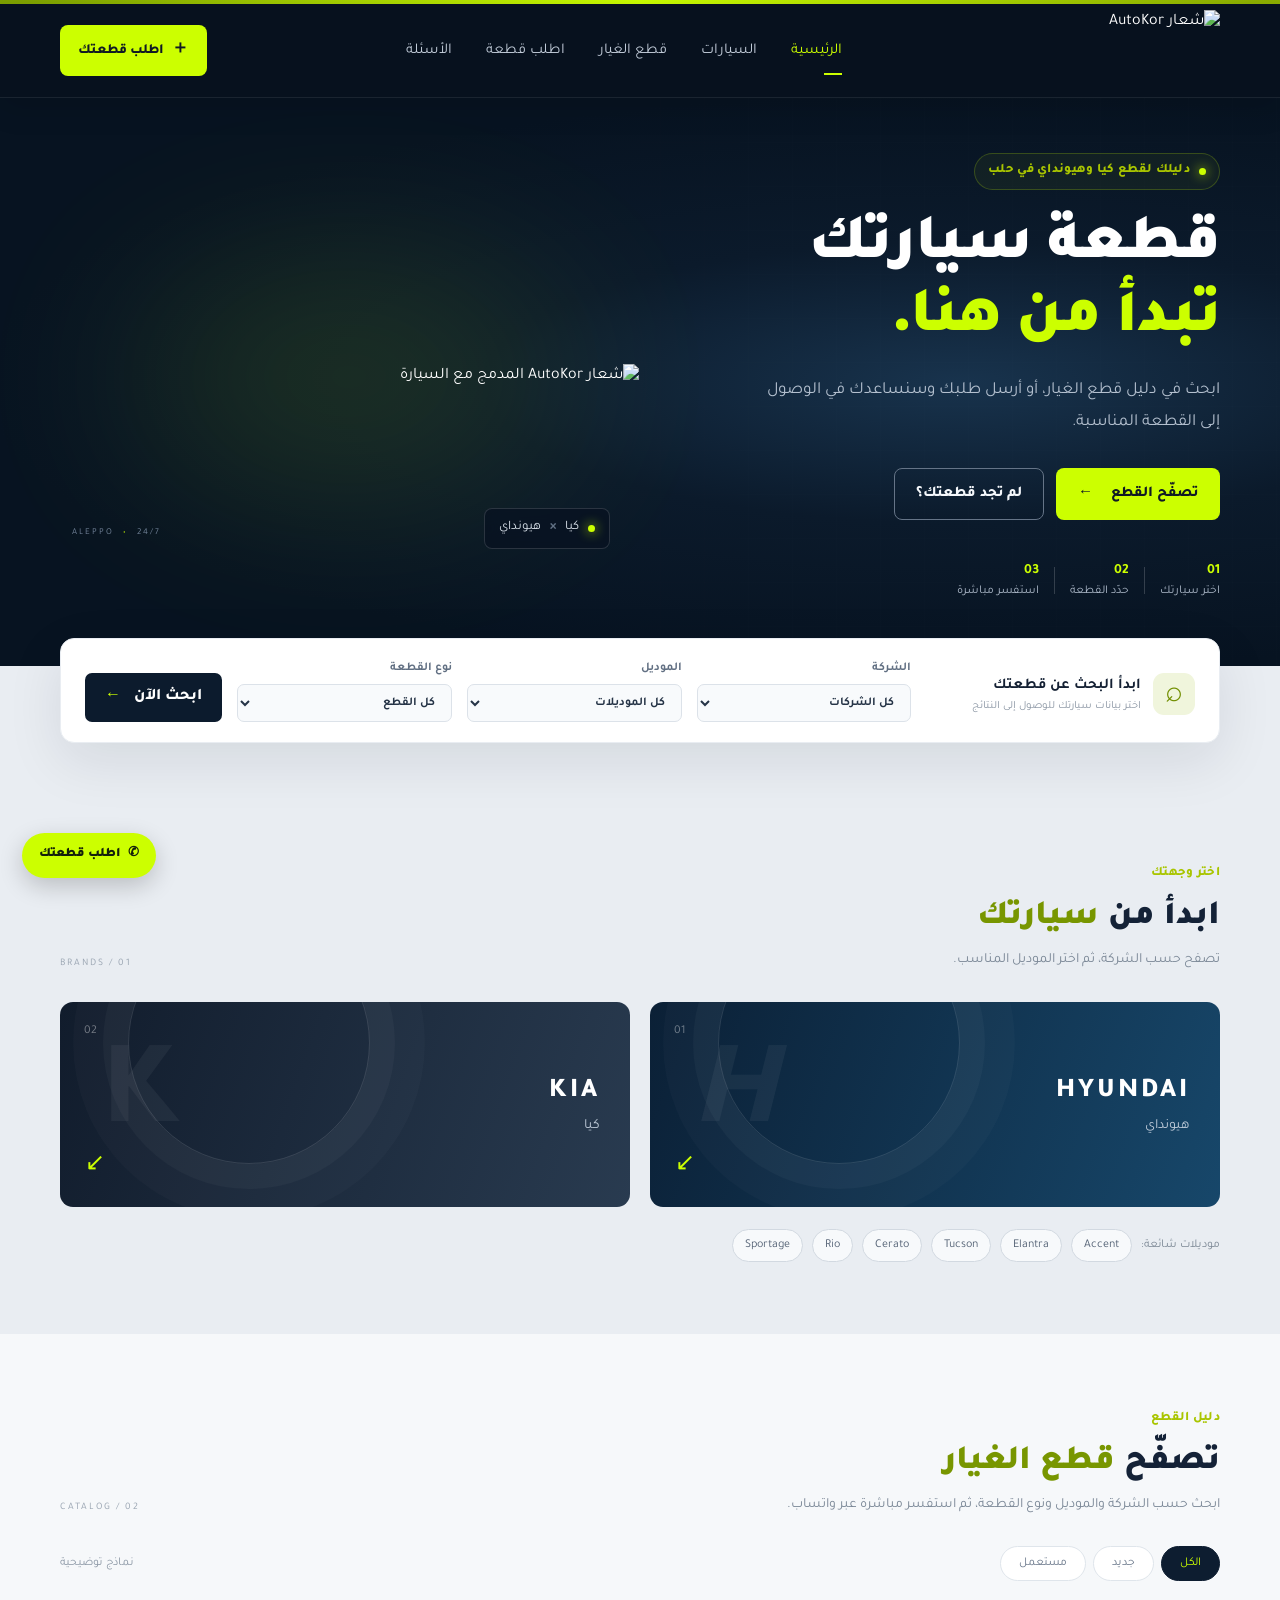
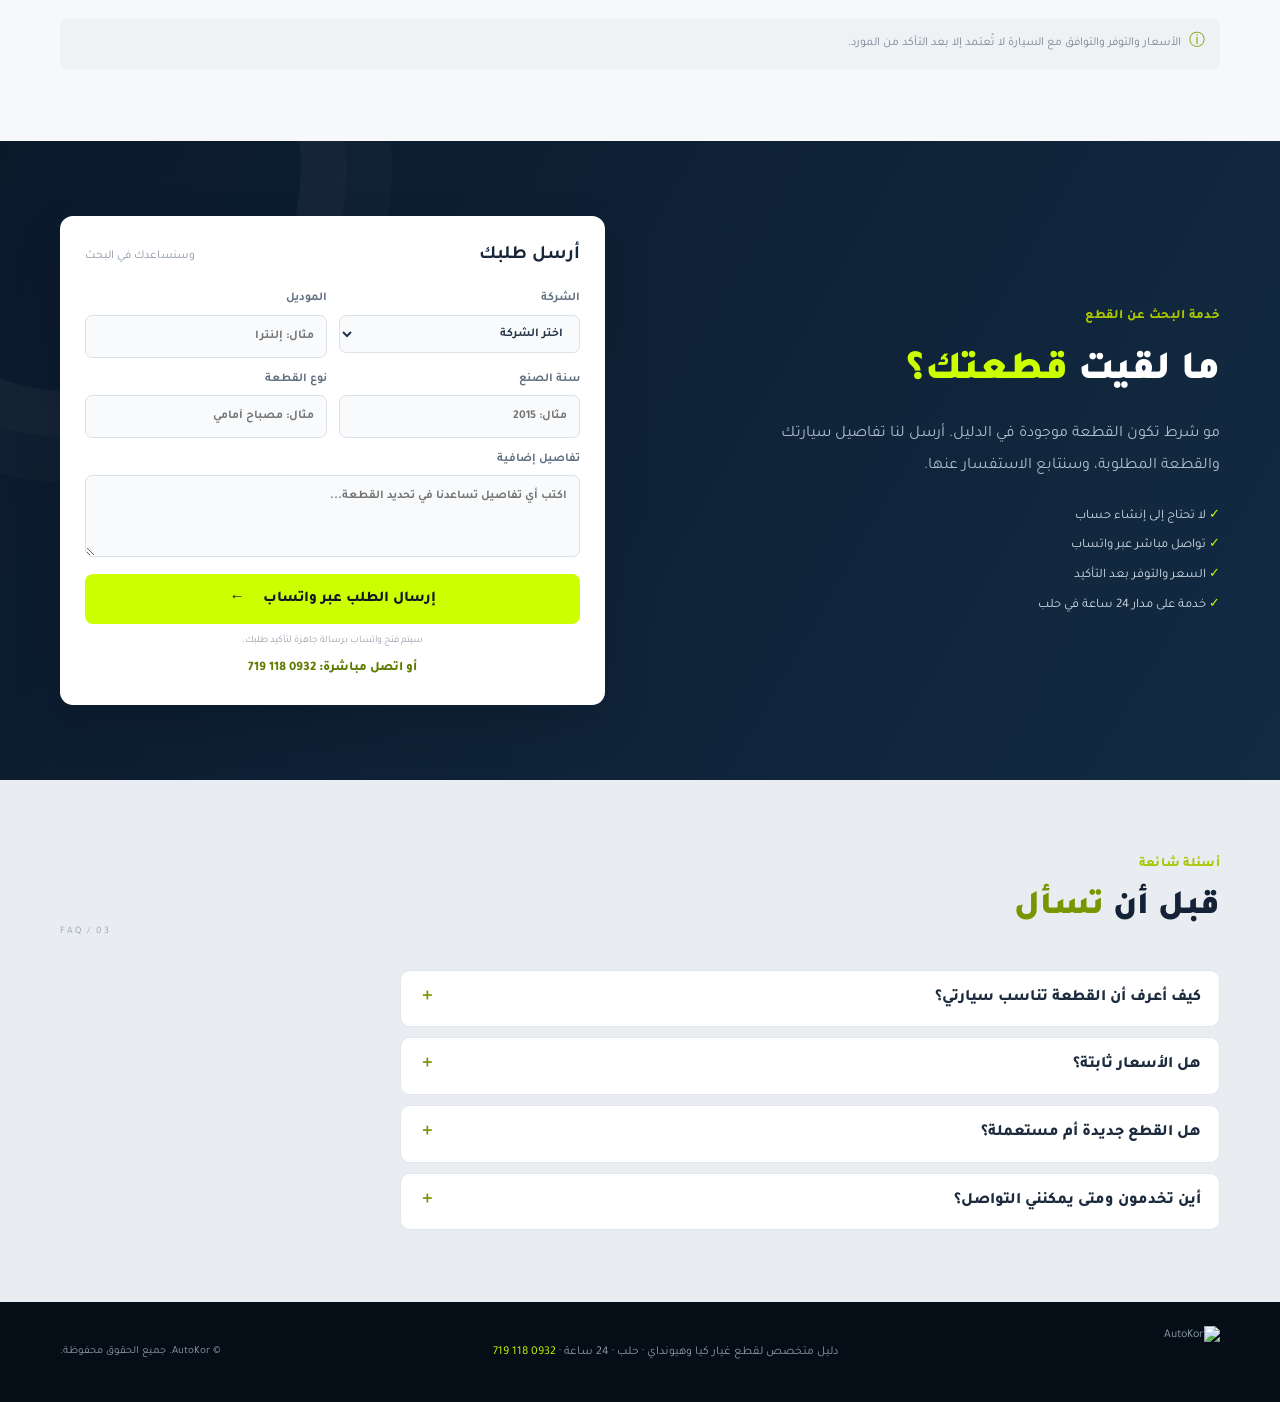
==== index.html @ dfc27e80 "Add files via upload" ====
<!DOCTYPE html>
<html lang="ar" dir="rtl">
<head>
  <meta charset="UTF-8">
  <meta name="viewport" content="width=device-width, initial-scale=1.0">
  <meta name="theme-color" content="#081321">
  <meta name="description" content="AutoKor — دليل متخصص لقطع غيار سيارات كيا وهيونداي. ابحث عن القطعة أو اطلبها مباشرة.">
  <title>AutoKor | أوتو كور — قطع غيار كيا وهيونداي في حلب</title>
  <link rel="icon" href="assets/favicon.svg" type="image/svg+xml">
  <meta property="og:type" content="website"><meta property="og:locale" content="ar_AR">
  <meta property="og:title" content="AutoKor — قطع غيار كيا وهيونداي في حلب">
  <meta property="og:description" content="ابحث عن قطعتك أو اطلبها مباشرة عبر واتساب. خدمة على مدار 24 ساعة.">
  <!-- استبدل USERNAME وREPO برابط موقعك على GitHub Pages -->
  <meta property="og:image" content="https://USERNAME.github.io/REPO/assets/og-image.jpg">
  <meta name="twitter:card" content="summary_large_image">
  <script type="application/ld+json">{"@context":"https://schema.org","@type":"AutoPartsStore","name":"AutoKor","telephone":"+963932118719","areaServed":"Aleppo","address":{"@type":"PostalAddress","addressLocality":"Aleppo","addressCountry":"SY"},"openingHoursSpecification":{"@type":"OpeningHoursSpecification","dayOfWeek":["Monday","Tuesday","Wednesday","Thursday","Friday","Saturday","Sunday"],"opens":"00:00","closes":"23:59"}}</script>
  <link rel="preconnect" href="https://fonts.googleapis.com">
  <link rel="preconnect" href="https://fonts.gstatic.com" crossorigin>
  <link href="https://fonts.googleapis.com/css2?family=Tajawal:wght@400;500;600;700;800;900&display=swap" rel="stylesheet">
  <link rel="stylesheet" href="style.css">
</head>
<body>
  <div class="topline"></div>
  <header class="site-header">
    <div class="container header-inner">
      <a class="brand" href="#" aria-label="AutoKor الصفحة الرئيسية">
        <img src="assets/autokor-logo.jpg" alt="شعار AutoKor">
      </a>
      <button class="menu-toggle" id="menuToggle" aria-label="فتح القائمة" aria-expanded="false">☰</button>
      <nav class="main-nav" id="mainNav">
        <a class="active" href="#home">الرئيسية</a>
        <a href="#brands">السيارات</a>
        <a href="#catalog">قطع الغيار</a>
        <a href="#request">اطلب قطعة</a>
        <a href="#faq">الأسئلة</a>
      </nav>
      <a class="header-cta" href="#request"><span>＋</span> اطلب قطعتك</a>
    </div>
  </header>

  <main>
    <section class="hero" id="home">
      <div class="hero-grid"></div>
      <div class="container hero-content">
        <div class="hero-copy">
          <div class="eyebrow"><span class="pulse"></span> دليلك لقطع كيا وهيونداي في حلب</div>
          <h1>قطعة سيارتك<br><span>تبدأ من هنا.</span></h1>
          <p>ابحث في دليل قطع الغيار، أو أرسل طلبك وسنساعدك في الوصول إلى القطعة المناسبة.</p>
          <div class="hero-actions">
            <a class="btn btn-lime" href="#catalog">تصفّح القطع <span>←</span></a>
            <a class="btn btn-outline" href="#request">لم تجد قطعتك؟</a>
          </div>
          <div class="hero-trust">
            <div><b>01</b><span>اختر سيارتك</span></div>
            <i></i>
            <div><b>02</b><span>حدّد القطعة</span></div>
            <i></i>
            <div><b>03</b><span>استفسر مباشرة</span></div>
          </div>
        </div>
        <div class="hero-art">
          <div class="art-glow"></div>
          <img src="assets/autokor-logo.jpg" alt="شعار AutoKor المدمج مع السيارة" class="hero-logo">
          <div class="floating-chip"><span class="chip-dot"></span> كيا <b>×</b> هيونداي</div>
          <div class="art-caption">ALEPPO <span>•</span> 24/7</div>
        </div>
      </div>
      <div class="hero-bottom-line"></div>
    </section>

    <section class="quick-search">
      <div class="container">
        <form class="search-panel" id="searchForm">
          <div class="search-heading">
            <span class="search-icon">⌕</span>
            <div><strong>ابدأ البحث عن قطعتك</strong><small>اختر بيانات سيارتك للوصول إلى النتائج</small></div>
          </div>
          <label><span>الشركة</span>
            <select id="brandFilter">
              <option value="">كل الشركات</option><option value="Hyundai">هيونداي</option><option value="Kia">كيا</option>
            </select>
          </label>
          <label><span>الموديل</span>
            <select id="modelFilter"><option value="">كل الموديلات</option></select>
          </label>
          <label><span>نوع القطعة</span>
            <select id="categoryFilter">
              <option value="">كل القطع</option><option value="محرك">المحرك</option><option value="فرامل">الفرامل</option><option value="كهرباء">الكهرباء</option><option value="هيكل">الهيكل</option><option value="تعليق">التعليق</option>
            </select>
          </label>
          <button class="search-submit" type="submit">ابحث الآن <span>←</span></button>
        </form>
      </div>
    </section>

    <section class="section brands-section" id="brands">
      <div class="container">
        <div class="section-head">
          <div><span class="section-kicker">اختر وجهتك</span><h2>ابدأ من <em>سيارتك</em></h2><p>تصفح حسب الشركة، ثم اختر الموديل المناسب.</p></div>
          <span class="section-index">01 / BRANDS</span>
        </div>
        <div class="brand-cards">
          <button class="brand-card hyundai" data-brand="Hyundai">
            <span class="brand-number">01</span><span class="brand-mark">H</span>
            <span class="brand-name">HYUNDAI</span><span class="brand-ar">هيونداي</span>
            <span class="brand-arrow">↙</span>
          </button>
          <button class="brand-card kia" data-brand="Kia">
            <span class="brand-number">02</span><span class="brand-mark kia-mark">K</span>
            <span class="brand-name">KIA</span><span class="brand-ar">كيا</span>
            <span class="brand-arrow">↙</span>
          </button>
        </div>
        <div class="models-row">
          <span>موديلات شائعة:</span>
          <button data-model="Accent">Accent</button><button data-model="Elantra">Elantra</button><button data-model="Tucson">Tucson</button><button data-model="Cerato">Cerato</button><button data-model="Rio">Rio</button><button data-model="Sportage">Sportage</button>
        </div>
      </div>
    </section>

    <section class="section catalog-section" id="catalog">
      <div class="container">
        <div class="section-head">
          <div><span class="section-kicker">دليل القطع</span><h2>تصفّح <em>قطع الغيار</em></h2><p>ابحث حسب الشركة والموديل ونوع القطعة، ثم استفسر مباشرة عبر واتساب.</p></div>
          <span class="section-index">02 / CATALOG</span>
        </div>
        <div class="catalog-toolbar">
          <div class="catalog-tabs"><button class="tab active" data-condition="">الكل</button><button class="tab" data-condition="جديد">جديد</button><button class="tab" data-condition="مستعمل">مستعمل</button></div>
          <div class="results-count" id="resultsCount">نماذج توضيحية</div>
        </div>
        <div class="product-grid" id="productGrid"></div>
        <div class="catalog-note"><span>ⓘ</span> الأسعار والتوفر والتوافق مع السيارة لا تُعتمد إلا بعد التأكد من المورد.</div>
      </div>
    </section>

    <section class="request-section" id="request">
      <div class="container request-wrap">
        <div class="request-copy">
          <span class="section-kicker">خدمة البحث عن القطع</span>
          <h2>ما لقيت <em>قطعتك؟</em></h2>
          <p>مو شرط تكون القطعة موجودة في الدليل. أرسل لنا تفاصيل سيارتك والقطعة المطلوبة، وسنتابع الاستفسار عنها.</p>
          <div class="request-points"><span>✓ لا تحتاج إلى إنشاء حساب</span><span>✓ تواصل مباشر عبر واتساب</span><span>✓ السعر والتوفر بعد التأكيد</span><span>✓ خدمة على مدار 24 ساعة في حلب</span></div>
        </div>
        <form class="request-form" id="requestForm">
          <div class="form-title"><b>أرسل طلبك</b><span>وسنساعدك في البحث</span></div>
          <div class="form-row">
            <label>الشركة<select id="requestBrand" required><option value="">اختر الشركة</option><option>هيونداي</option><option>كيا</option></select></label>
            <label>الموديل<input id="requestModel" placeholder="مثال: إلنترا" required></label>
          </div>
          <div class="form-row">
            <label>سنة الصنع <input id="requestYear" placeholder="مثال: 2015"></label>
            <label>نوع القطعة <input id="requestPart" placeholder="مثال: مصباح أمامي" required></label>
          </div>
          <label>تفاصيل إضافية <textarea id="requestDetails" rows="3" placeholder="اكتب أي تفاصيل تساعدنا في تحديد القطعة..."></textarea></label>
          <button class="btn btn-lime form-submit" type="submit">إرسال الطلب عبر واتساب <span>←</span></button>
          <small class="form-hint">سيتم فتح واتساب برسالة جاهزة لتأكيد طلبك.</small>
          <a class="call-link" data-tel href="#">أو اتصل مباشرة: 0932 118 719</a>
        </form>
      </div>
    </section>
    <section class="section faq-section" id="faq">
      <div class="container">
        <div class="section-head"><div><span class="section-kicker">أسئلة شائعة</span><h2>قبل أن <em>تسأل</em></h2></div><span class="section-index">03 / FAQ</span></div>
        <div class="faq-list">
          <details><summary>كيف أعرف أن القطعة تناسب سيارتي؟</summary><p>أرسل الموديل وسنة الصنع، ويفضّل رقم الشاصي أو صورة للقطعة القديمة، وسنؤكد لك التوافق قبل أي شيء.</p></details>
          <details><summary>هل الأسعار ثابتة؟</summary><p>يتم تأكيد السعر والتوفر عند الاستفسار، لأنها تختلف حسب القطعة وحالتها.</p></details>
          <details><summary>هل القطع جديدة أم مستعملة؟</summary><p>يظهر النوعان حسب القطعة، وتُذكر الحالة بوضوح في بطاقة كل قطعة.</p></details>
          <details><summary>أين تخدمون ومتى يمكنني التواصل؟</summary><p>الخدمة حالياً في حلب، ويمكنك التواصل على مدار 24 ساعة. لمناطق أخرى راسلنا على واتساب.</p></details>
        </div>
      </div>
    </section>
  </main>

  <footer class="site-footer">
    <div class="container footer-inner">
      <a href="#home" class="footer-brand"><img src="assets/autokor-logo.jpg" alt="AutoKor"></a>
      <p>دليل متخصص لقطع غيار كيا وهيونداي · حلب · 24 ساعة · <a data-tel href="#">0932 118 719</a></p>
      <span>© <span id="year"></span> AutoKor. جميع الحقوق محفوظة.</span>
    </div>
  </footer>
  <a class="whatsapp-float" id="generalWhatsapp" href="#request" aria-label="اطلب قطعة عبر واتساب">✆ <span>اطلب قطعتك</span></a>
  <script src="config.js"></script>
  <script src="products.js"></script>
  <script src="app.js"></script>
</body>
</html>
---- style.css ----
:root{--navy:#081321;--navy2:#0d1d30;--panel:#12243a;--lime:#ccff00;--white:#f7f9fc;--muted:#9baabd;--ink:#142033;--line:rgba(255,255,255,.1);--font:'Tajawal',Tahoma,sans-serif}
*{box-sizing:border-box;margin:0;padding:0}html{scroll-behavior:smooth;scroll-padding-top:90px}body{font-family:var(--font);background:#f3f5f8;color:var(--ink);line-height:1.6}button,input,select,textarea{font:inherit}button,a{-webkit-tap-highlight-color:transparent}a{text-decoration:none;color:inherit}.container{width:min(1160px,calc(100% - 40px));margin:auto}.topline{height:4px;background:linear-gradient(90deg,#7da000,var(--lime),#8cae00)}
.site-header{height:94px;background:#07111e;color:white;position:sticky;top:0;z-index:50;border-bottom:1px solid rgba(255,255,255,.08);box-shadow:0 8px 30px #0002}.header-inner{height:100%;display:flex;align-items:center;justify-content:space-between;gap:28px}.brand{width:180px;height:82px;display:flex;align-items:center;overflow:hidden;flex-shrink:0}.brand img{width:100%;height:100%;object-fit:contain;mix-blend-mode:screen}.main-nav{display:flex;align-items:center;gap:34px;color:#c4cedb;font-size:15px}.main-nav a{transition:.2s;position:relative}.main-nav a:hover,.main-nav a.active{color:var(--lime)}.main-nav a.active:after{content:"";position:absolute;bottom:-12px;right:0;width:18px;height:2px;background:var(--lime)}.header-cta{background:var(--lime);color:#101a24;border-radius:8px;padding:11px 18px;font-weight:800;font-size:14px;white-space:nowrap}.header-cta span{font-size:18px;margin-left:4px}.menu-toggle{display:none;background:none;color:white;border:0;font-size:26px}
.hero{background:radial-gradient(ellipse at 75% 50%,#18334d 0,#0b1a2b 35%,#071321 72%);color:white;position:relative;overflow:hidden;min-height:530px}.hero-grid{position:absolute;inset:0;opacity:.15;background-image:linear-gradient(rgba(255,255,255,.05) 1px,transparent 1px),linear-gradient(90deg,rgba(255,255,255,.05) 1px,transparent 1px);background-size:44px 44px;mask-image:linear-gradient(90deg,transparent,#000)}.hero-content{position:relative;display:grid;grid-template-columns:1fr 1.05fr;align-items:center;gap:30px;min-height:530px;padding-top:30px;padding-bottom:40px}.hero-copy{padding:25px 0}.eyebrow,.section-kicker{font-size:13px;color:#a9c500;font-weight:800;letter-spacing:.3px}.eyebrow{display:inline-flex;align-items:center;gap:9px;border:1px solid #ccff0033;background:#ccff000c;padding:7px 13px;border-radius:30px}.pulse,.chip-dot{width:7px;height:7px;border-radius:50%;background:var(--lime);box-shadow:0 0 12px var(--lime)}h1{font-size:clamp(42px,5vw,66px);line-height:1.15;font-weight:900;margin:22px 0 16px;letter-spacing:-1px}h1 span{color:var(--lime)}.hero-copy>p{color:#b4c0cf;font-size:17px;max-width:470px;line-height:1.9}.hero-actions{display:flex;gap:12px;margin-top:28px}.btn{display:inline-flex;align-items:center;justify-content:center;gap:18px;border-radius:8px;padding:13px 21px;font-weight:800;font-size:15px;transition:.2s;border:1px solid transparent;cursor:pointer}.btn-lime{background:var(--lime);color:#101a24}.btn-lime:hover{background:#e0ff55;transform:translateY(-2px);box-shadow:0 8px 25px #ccff0030}.btn-outline{border-color:#657487;color:#f4f7fb}.btn-outline:hover{border-color:var(--lime);color:var(--lime)}.hero-trust{display:flex;align-items:center;gap:15px;margin-top:40px;color:#aebaca}.hero-trust div{display:flex;flex-direction:column;font-size:12px}.hero-trust b{color:var(--lime);font-size:14px}.hero-trust i{height:27px;width:1px;background:#ffffff2c}.hero-art{height:390px;position:relative;display:flex;align-items:center;justify-content:center}.art-glow{position:absolute;width:75%;height:55%;background:#baff00;filter:blur(95px);opacity:.12;border-radius:50%}.hero-logo{position:relative;width:115%;max-width:690px;height:auto;filter:drop-shadow(0 25px 25px #0009);mix-blend-mode:screen}.floating-chip{position:absolute;bottom:23px;right:5%;display:flex;align-items:center;gap:9px;padding:9px 14px;border:1px solid #ffffff24;background:#081321c9;backdrop-filter:blur(10px);border-radius:8px;color:#dce4ed;font-size:13px}.floating-chip b{color:#627185}.art-caption{position:absolute;left:2%;bottom:32px;color:#718197;font-size:9px;letter-spacing:2px}.art-caption span{color:var(--lime);padding:0 5px}.hero-bottom-line{height:1px;background:linear-gradient(90deg,transparent,#ccff0080,transparent)}
.quick-search{position:relative;margin-top:-1px;background:#e9edf2;padding:0 0 18px}.search-panel{position:relative;transform:translateY(-28px);background:white;border-radius:14px;box-shadow:0 18px 55px #0b1a2b18;padding:20px 24px;display:grid;grid-template-columns:1.25fr 1fr 1fr 1fr auto;gap:15px;align-items:end;border:1px solid #e9edf2}.search-heading{display:flex;align-items:center;gap:12px;padding-bottom:7px}.search-icon{width:42px;height:42px;border-radius:11px;background:#f0f5dc;color:#718e00;display:grid;place-items:center;font-size:30px}.search-heading strong,.search-heading small{display:block}.search-heading strong{font-size:15px}.search-heading small{font-size:11px;color:#8994a2}.search-panel label,.request-form label{display:flex;flex-direction:column;gap:6px;font-size:12px;color:#627083;font-weight:700}.search-panel select,.request-form input,.request-form select,.request-form textarea{width:100%;border:1px solid #dce2e9;background:#f8fafc;border-radius:7px;padding:11px 12px;color:#263447;outline:none;min-width:0}.search-panel select:focus,.request-form input:focus,.request-form textarea:focus,.request-form select:focus{border-color:#a7ce00;box-shadow:0 0 0 3px #ccff0020}.search-submit{border:0;background:#0c1b2d;color:white;border-radius:7px;padding:12px 20px;font-weight:800;white-space:nowrap;cursor:pointer}.search-submit:hover{background:#172f49}.search-submit span{color:var(--lime);margin-right:9px}
.section{padding:72px 0}.brands-section{background:#e9edf2}.section-head{display:flex;align-items:flex-end;justify-content:space-between;margin-bottom:30px}.section-head h2{font-size:34px;font-weight:900;margin:4px 0;color:#142237}.section-head h2 em,.request-copy h2 em{font-style:normal;color:#789600}.section-head p{color:#7a8796;font-size:14px}.section-index{font-size:10px;letter-spacing:2px;color:#9aa5b2}.brand-cards{display:grid;grid-template-columns:1fr 1fr;gap:20px}.brand-card{height:205px;position:relative;overflow:hidden;border:0;border-radius:13px;text-align:right;padding:25px 30px;color:white;cursor:pointer;display:flex;flex-direction:column;align-items:flex-start;justify-content:center;transition:.25s}.brand-card:hover{transform:translateY(-5px);box-shadow:0 18px 35px #07132125}.brand-card:before{content:"";position:absolute;width:240px;height:240px;border:1px solid #ffffff20;border-radius:50%;left:12%;top:-80px;box-shadow:0 0 0 25px #ffffff08,0 0 0 55px #ffffff05}.hyundai{background:linear-gradient(110deg,#0b2036,#17476a)}.kia{background:linear-gradient(110deg,#111c2c,#293b50)}.brand-number{position:absolute;top:20px;left:24px;color:#ffffff65;font-size:12px}.brand-mark{position:absolute;left:42px;top:50%;transform:translateY(-50%);font-size:120px;font-weight:900;font-style:italic;color:#ffffff0d;line-height:1}.kia-mark{font-style:normal}.brand-name{font-size:27px;letter-spacing:3px;font-weight:900;z-index:1}.brand-ar{font-size:14px;color:#c0ccda;z-index:1}.brand-arrow{position:absolute;bottom:20px;left:25px;color:var(--lime);font-size:24px}.models-row{display:flex;align-items:center;flex-wrap:wrap;gap:9px;margin-top:22px;color:#7b8794;font-size:12px}.models-row button{border:1px solid #d2d9e1;background:#f7f9fb;color:#536174;padding:6px 12px;border-radius:30px;font-size:12px;cursor:pointer}.models-row button:hover{border-color:#9cbd00;color:#617d00}
.catalog-section{background:#f6f8fa}.catalog-toolbar{display:flex;justify-content:space-between;align-items:center;margin-bottom:18px}.catalog-tabs{display:flex;gap:7px}.tab{border:1px solid #dfe5eb;background:white;color:#687689;border-radius:30px;padding:7px 18px;font-size:12px;cursor:pointer}.tab.active,.tab:hover{background:#0d1d30;color:var(--lime);border-color:#0d1d30}.results-count{font-size:12px;color:#8a96a4}.product-grid{display:grid;grid-template-columns:repeat(3,1fr);gap:17px}.product-card{background:white;border:1px solid #e8edf1;border-radius:12px;overflow:hidden;transition:.2s}.product-card:hover{transform:translateY(-4px);box-shadow:0 15px 30px #14203312}.product-visual{height:150px;display:grid;place-items:center;position:relative;background:linear-gradient(135deg,#e9eef2,#f8fafb);overflow:hidden}.product-visual:after{content:"";position:absolute;width:160px;height:160px;border:1px solid #cbd4dc;border-radius:50%;box-shadow:0 0 0 18px #ffffff80,0 0 0 38px #ffffff60}.part-symbol{font-size:55px;z-index:1;filter:grayscale(.5)}.demo-badge{position:absolute;top:12px;right:12px;background:#fff;color:#8a9900;border:1px solid #e6edc2;border-radius:30px;padding:4px 9px;font-size:10px;z-index:2}.product-info{padding:16px}.product-meta{display:flex;justify-content:space-between;gap:10px;color:#84909e;font-size:11px}.product-info h3{font-size:17px;margin:8px 0 3px;color:#1c2b3e}.product-info p{font-size:12px;color:#7e8a98}.product-bottom{display:flex;align-items:center;justify-content:space-between;margin-top:15px;padding-top:12px;border-top:1px solid #edf0f3}.product-price{font-size:12px;color:#7e8a98}.product-price b{display:block;color:#1c2b3e;font-size:14px}.product-ask{border:0;background:#eef4d8;color:#617b00;border-radius:6px;padding:8px 12px;font-size:12px;font-weight:800;cursor:pointer}.product-ask:hover{background:var(--lime);color:#17220b}.catalog-note{margin-top:20px;background:#eef2f5;border-radius:8px;padding:12px 15px;color:#788696;font-size:12px}.catalog-note span{color:#849d00;font-size:16px;margin-left:5px}.empty-state{grid-column:1/-1;text-align:center;padding:45px 20px;background:white;border:1px dashed #ccd5de;border-radius:12px;color:#7b8794}.empty-state b{display:block;color:#26364a;font-size:18px;margin-bottom:5px}
.request-section{background:linear-gradient(120deg,#0b192b,#122b43);color:white;padding:75px 0;position:relative;overflow:hidden}.request-section:after{content:"";position:absolute;width:450px;height:450px;border:1px solid #ffffff0c;border-radius:50%;left:-150px;top:-200px;box-shadow:0 0 0 45px #ffffff05,0 0 0 90px #ffffff04}.request-wrap{display:grid;grid-template-columns:1fr 1fr;gap:70px;align-items:center;position:relative;z-index:1}.request-copy h2{font-size:40px;font-weight:900;margin:10px 0 14px}.request-copy h2 em{color:var(--lime)}.request-copy>p{color:#afbdcc;max-width:460px;line-height:2}.request-points{display:flex;flex-direction:column;gap:9px;margin-top:25px;color:#d1dbe5;font-size:13px}.request-points span::first-letter{color:var(--lime)}.request-form{background:#fff;color:#17263a;border-radius:13px;padding:25px;box-shadow:0 20px 50px #0002}.form-title{display:flex;align-items:center;justify-content:space-between;margin-bottom:18px}.form-title b{font-size:19px}.form-title span{font-size:12px;color:#8b97a5}.form-row{display:grid;grid-template-columns:1fr 1fr;gap:12px;margin-bottom:12px}.request-form>label{margin-bottom:12px}.request-form textarea{resize:vertical}.form-submit{width:100%;border:0;margin-top:5px}.form-hint{display:block;text-align:center;color:#98a2ae;font-size:10px;margin-top:9px}
.site-footer{background:#050d17;color:#8e9bab;padding:24px 0}.footer-inner{display:flex;align-items:center;justify-content:space-between;gap:20px;font-size:12px}.footer-brand{width:110px;height:52px;overflow:hidden;display:block}.footer-brand img{width:100%;height:100%;object-fit:contain;mix-blend-mode:screen}.footer-inner>span{font-size:11px}.whatsapp-float{position:fixed;bottom:22px;left:22px;z-index:40;background:#ccff00;color:#14200b;border-radius:30px;padding:12px 17px;box-shadow:0 8px 25px #0003;font-weight:900;font-size:13px;display:flex;align-items:center;gap:8px}.whatsapp-float:hover{transform:translateY(-3px)}.whatsapp-float:first-letter{font-size:18px}
@media(max-width:900px){.main-nav{gap:18px}.search-panel{grid-template-columns:1fr 1fr 1fr}.search-heading{grid-column:1/-1}.search-submit{grid-column:1/-1}.hero-content{grid-template-columns:1fr 1fr}.hero-art{height:320px}.product-grid{grid-template-columns:repeat(2,1fr)}.request-wrap{gap:35px}}
@media(max-width:650px){.container{width:min(100% - 28px,520px)}.site-header{height:76px}.header-inner{gap:10px}.brand{width:132px;height:68px}.menu-toggle{display:block;margin-right:auto}.main-nav{display:none;position:absolute;top:76px;right:0;left:0;background:#091625;padding:18px 22px 22px;flex-direction:column;align-items:stretch;gap:16px;border-top:1px solid #ffffff15}.main-nav.open{display:flex}.main-nav a.active:after{display:none}.header-cta{font-size:11px;padding:9px 11px}.hero-content{display:flex;flex-direction:column;align-items:stretch;gap:0;padding-top:45px;min-height:unset}.hero-copy{padding:0}.hero-copy>p{font-size:15px}.hero-art{height:230px;margin-top:8px}.hero-logo{width:110%}.floating-chip{bottom:5px;right:0;font-size:11px}.art-caption{bottom:12px}.hero-trust{margin-top:28px;gap:11px}.hero-trust div{font-size:10px}.hero-actions{gap:8px}.btn{padding:11px 14px;font-size:13px;gap:10px}.search-panel{transform:translateY(-15px);grid-template-columns:1fr 1fr;padding:17px;gap:11px}.search-heading{grid-column:1/-1}.search-panel label:nth-of-type(3){grid-column:1/-1}.search-submit{grid-column:1/-1}.section{padding:48px 0}.section-head{align-items:flex-start}.section-head h2{font-size:28px}.section-head p{font-size:12px;max-width:290px}.section-index{display:none}.brand-cards{gap:10px}.brand-card{height:160px;padding:18px}.brand-name{font-size:20px}.brand-mark{font-size:90px;left:15px}.brand-number{top:12px;left:14px}.brand-arrow{bottom:12px;left:15px}.models-row{gap:6px}.models-row button{padding:5px 9px}.product-grid{grid-template-columns:1fr 1fr;gap:10px}.product-visual{height:115px}.part-symbol{font-size:42px}.product-info{padding:11px}.product-info h3{font-size:14px}.product-meta{font-size:9px}.product-info p{font-size:10px}.product-bottom{align-items:flex-end;gap:5px}.product-price{font-size:10px}.product-price b{font-size:12px}.product-ask{padding:7px 8px;font-size:10px}.request-section{padding:50px 0}.request-wrap{grid-template-columns:1fr;gap:25px}.request-copy h2{font-size:32px}.request-copy>p{font-size:13px}.request-points{font-size:12px;margin-top:15px}.request-form{padding:18px}.footer-inner{flex-wrap:wrap;justify-content:center;text-align:center;gap:8px 20px}.footer-inner p{width:100%;order:3}.footer-brand{width:95px;height:44px}.footer-inner>span{font-size:10px}.whatsapp-float{bottom:13px;left:13px;padding:10px 13px;font-size:11px}}
@media(max-width:370px){.product-grid{grid-template-columns:1fr}.brand-card{height:145px}.form-row{grid-template-columns:1fr}}

.product-visual.has-img:after{display:none}.product-visual img{position:absolute;inset:0;width:100%;height:100%;object-fit:cover;z-index:1}.product-visual img.ph{position:relative;inset:auto;width:56px;height:56px;object-fit:contain;opacity:.8}
.call-link{display:block;text-align:center;margin-top:10px;color:#617b00;font-weight:800;font-size:13px}.call-link:hover{text-decoration:underline}
.faq-section{background:#e9edf2}.faq-list{display:grid;gap:10px;max-width:820px}.faq-list details{background:#fff;border:1px solid #e1e7ed;border-radius:10px;padding:0 18px}.faq-list summary{cursor:pointer;padding:15px 0;font-weight:800;color:#1c2b3e;list-style:none;display:flex;justify-content:space-between;gap:12px}.faq-list summary::-webkit-details-marker{display:none}.faq-list summary:after{content:"＋";color:#789600}.faq-list details[open] summary:after{content:"－"}.faq-list p{padding:0 0 16px;color:#6b7888;font-size:14px;line-height:1.9}
.footer-inner p a{color:var(--lime)}
:focus-visible{outline:2px solid var(--lime);outline-offset:3px}.search-panel :focus-visible,.request-form :focus-visible{outline-color:#789600}
@media(prefers-reduced-motion:reduce){html{scroll-behavior:auto}*{transition:none!important}}
@media(max-width:650px){.header-cta{display:none}}
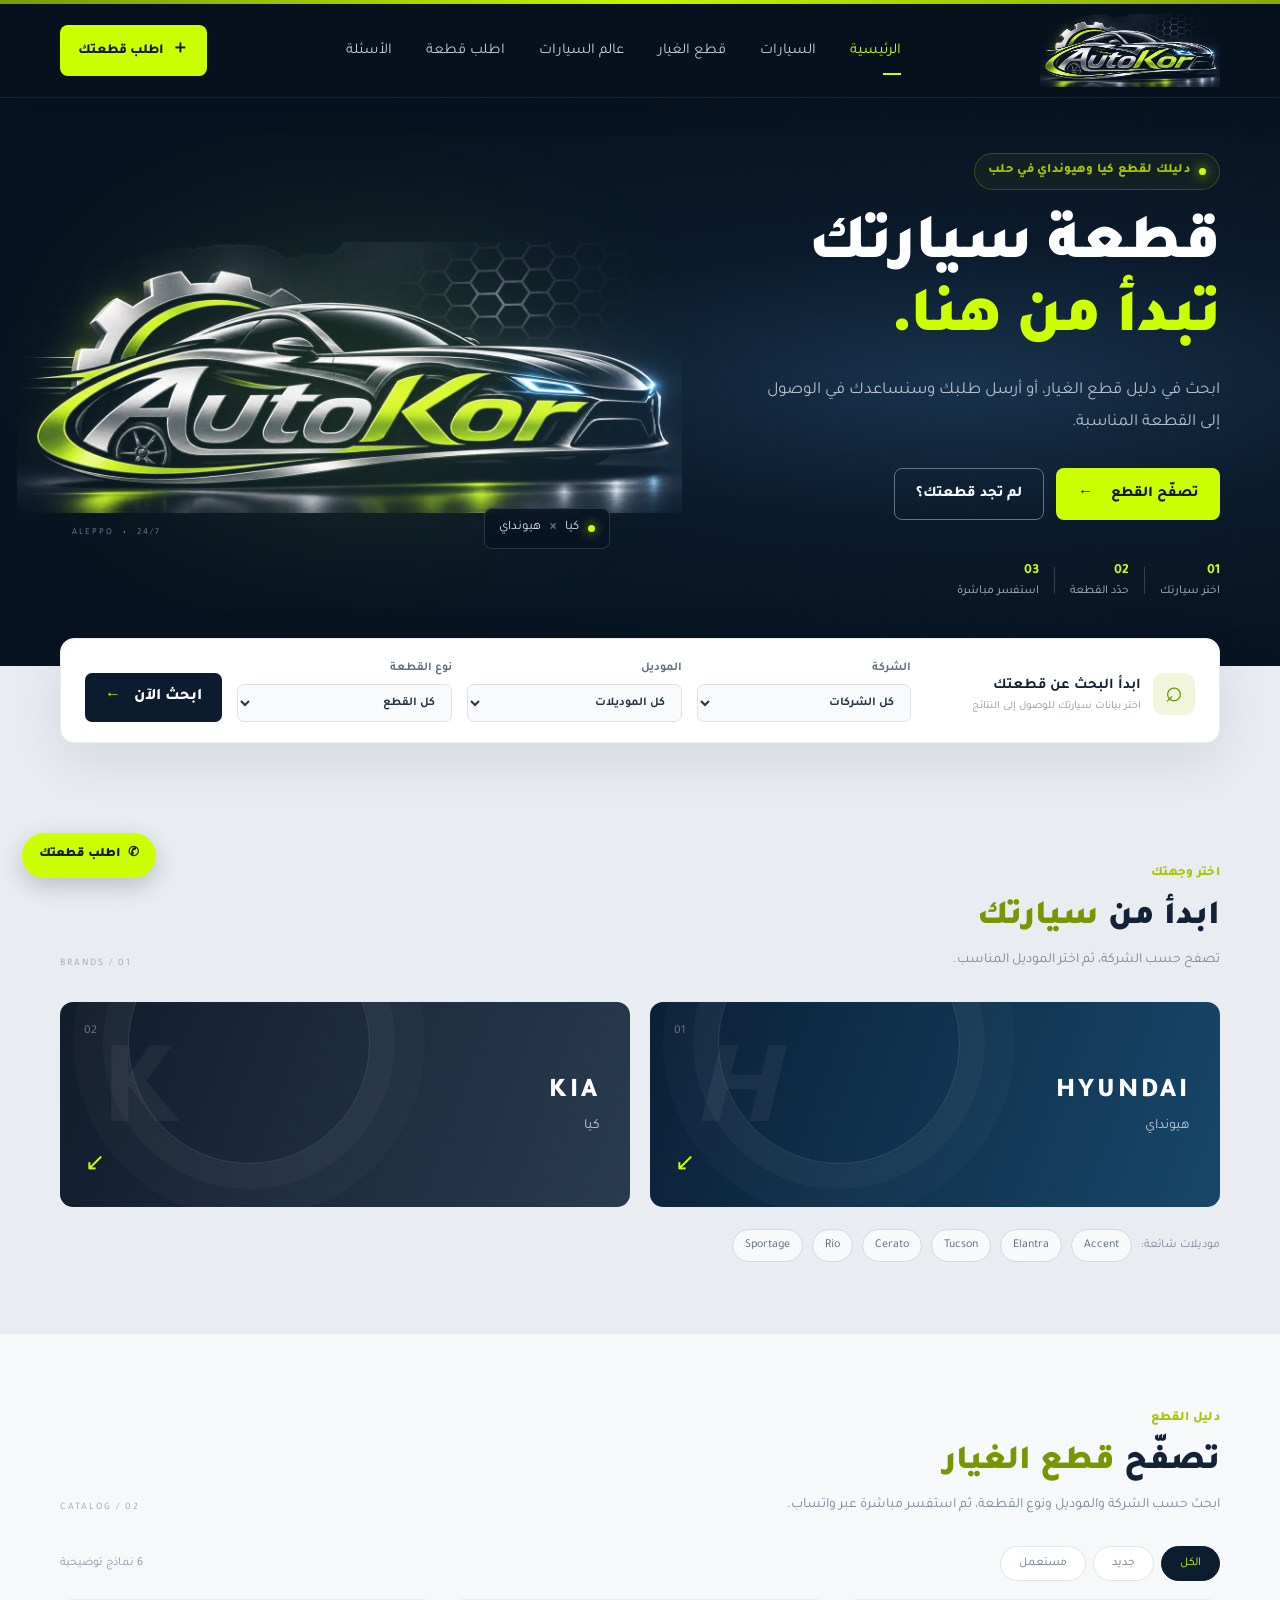
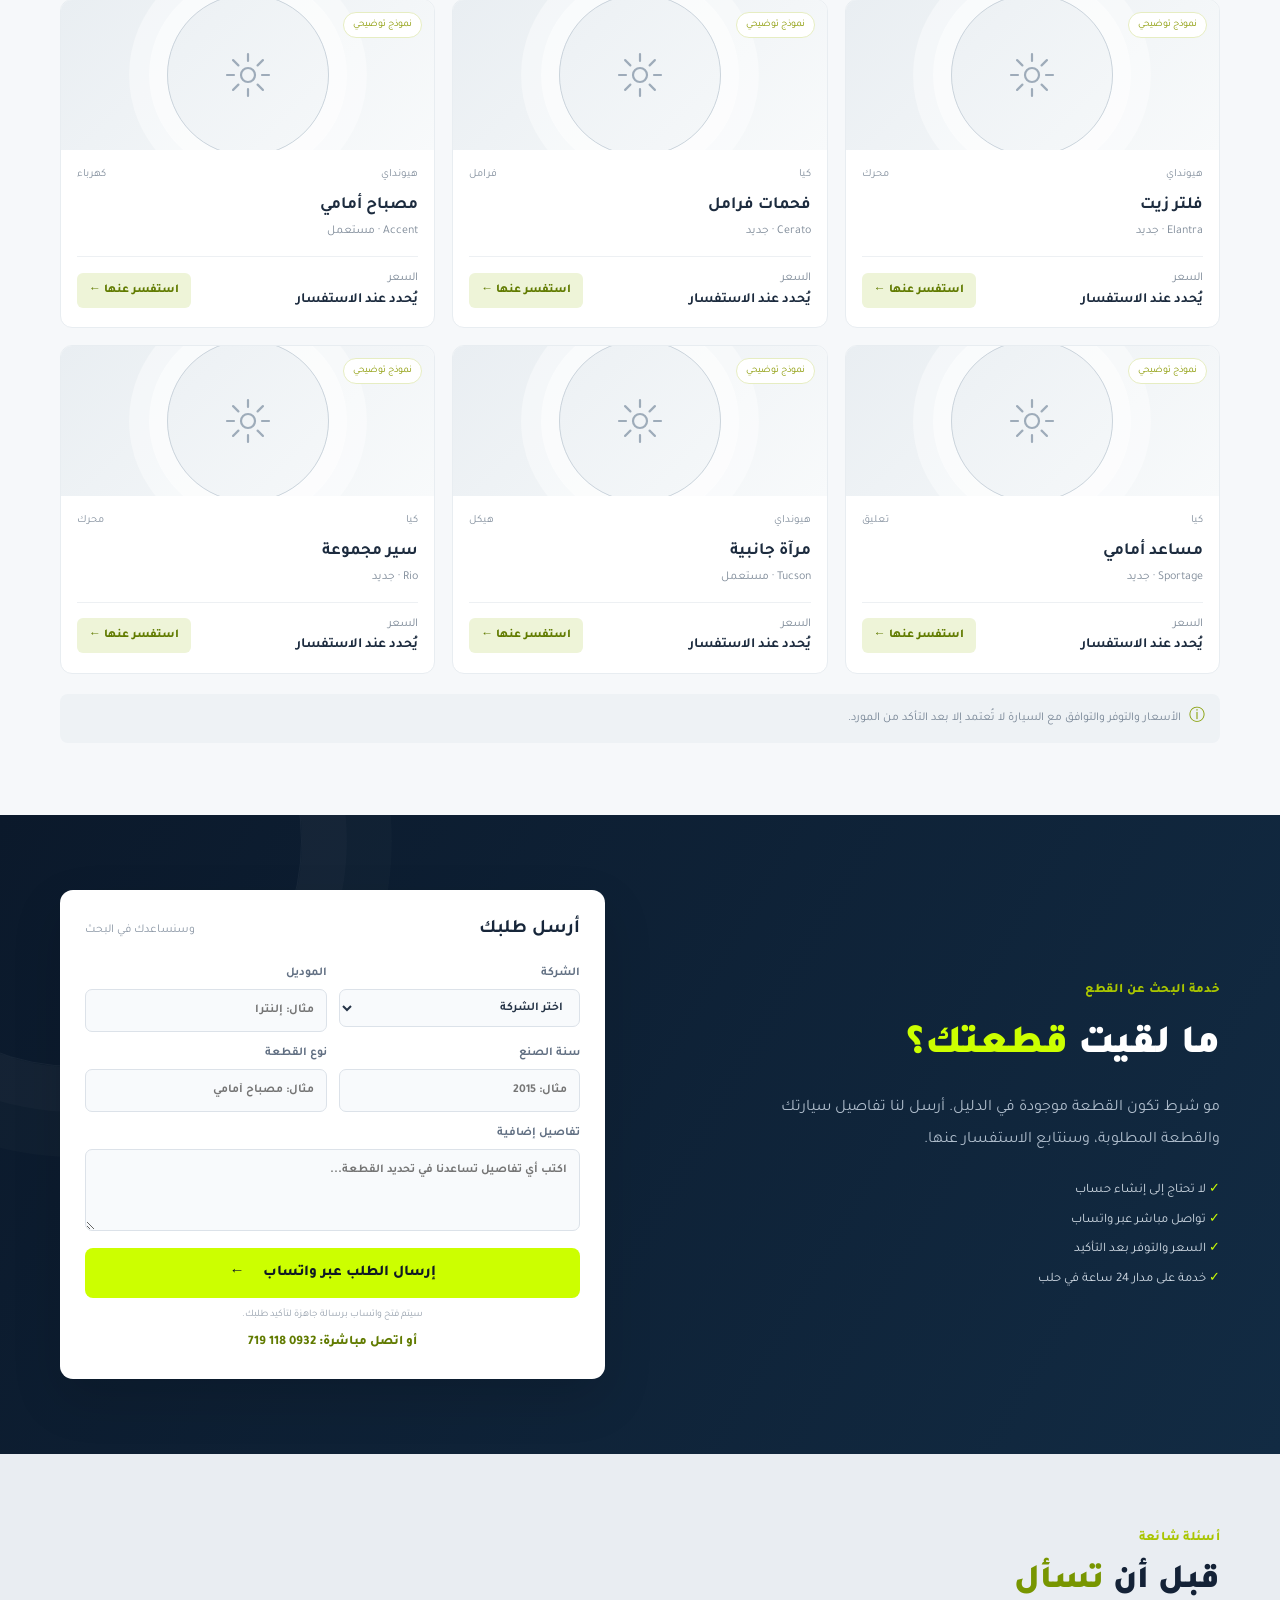
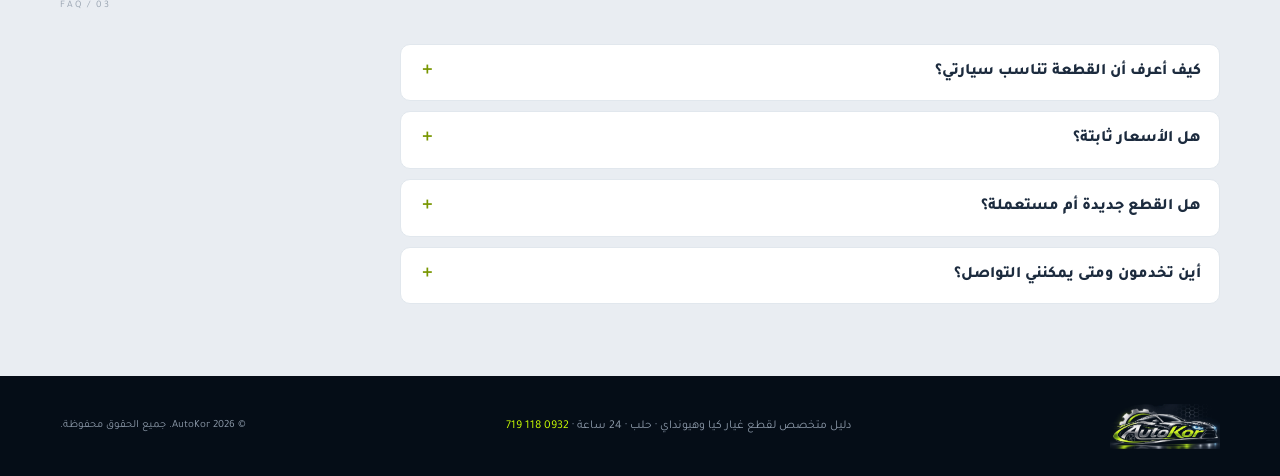
==== commit 5da121e2: "Rename index (2).html to index.html" ====
--- a/index.html
+++ b/index.html
@@ -10,8 +10,8 @@
   <meta property="og:type" content="website"><meta property="og:locale" content="ar_AR">
   <meta property="og:title" content="AutoKor — قطع غيار كيا وهيونداي في حلب">
   <meta property="og:description" content="ابحث عن قطعتك أو اطلبها مباشرة عبر واتساب. خدمة على مدار 24 ساعة.">
-  <!-- استبدل USERNAME وREPO برابط موقعك على GitHub Pages -->
-  <meta property="og:image" content="https://USERNAME.github.io/REPO/assets/og-image.jpg">
+  <meta property="og:url" content="https://autokor.github.io/Autokor/">
+  <meta property="og:image" content="https://autokor.github.io/Autokor/assets/og-image.jpg">
   <meta name="twitter:card" content="summary_large_image">
   <script type="application/ld+json">{"@context":"https://schema.org","@type":"AutoPartsStore","name":"AutoKor","telephone":"+963932118719","areaServed":"Aleppo","address":{"@type":"PostalAddress","addressLocality":"Aleppo","addressCountry":"SY"},"openingHoursSpecification":{"@type":"OpeningHoursSpecification","dayOfWeek":["Monday","Tuesday","Wednesday","Thursday","Friday","Saturday","Sunday"],"opens":"00:00","closes":"23:59"}}</script>
   <link rel="preconnect" href="https://fonts.googleapis.com">
@@ -31,6 +31,7 @@
         <a class="active" href="#home">الرئيسية</a>
         <a href="#brands">السيارات</a>
         <a href="#catalog">قطع الغيار</a>
+        <a href="korean-cars.html">عالم السيارات</a>
         <a href="#request">اطلب قطعة</a>
         <a href="#faq">الأسئلة</a>
       </nav>
@@ -183,4 +184,4 @@
   <script src="products.js"></script>
   <script src="app.js"></script>
 </body>
-</html>+</html>
